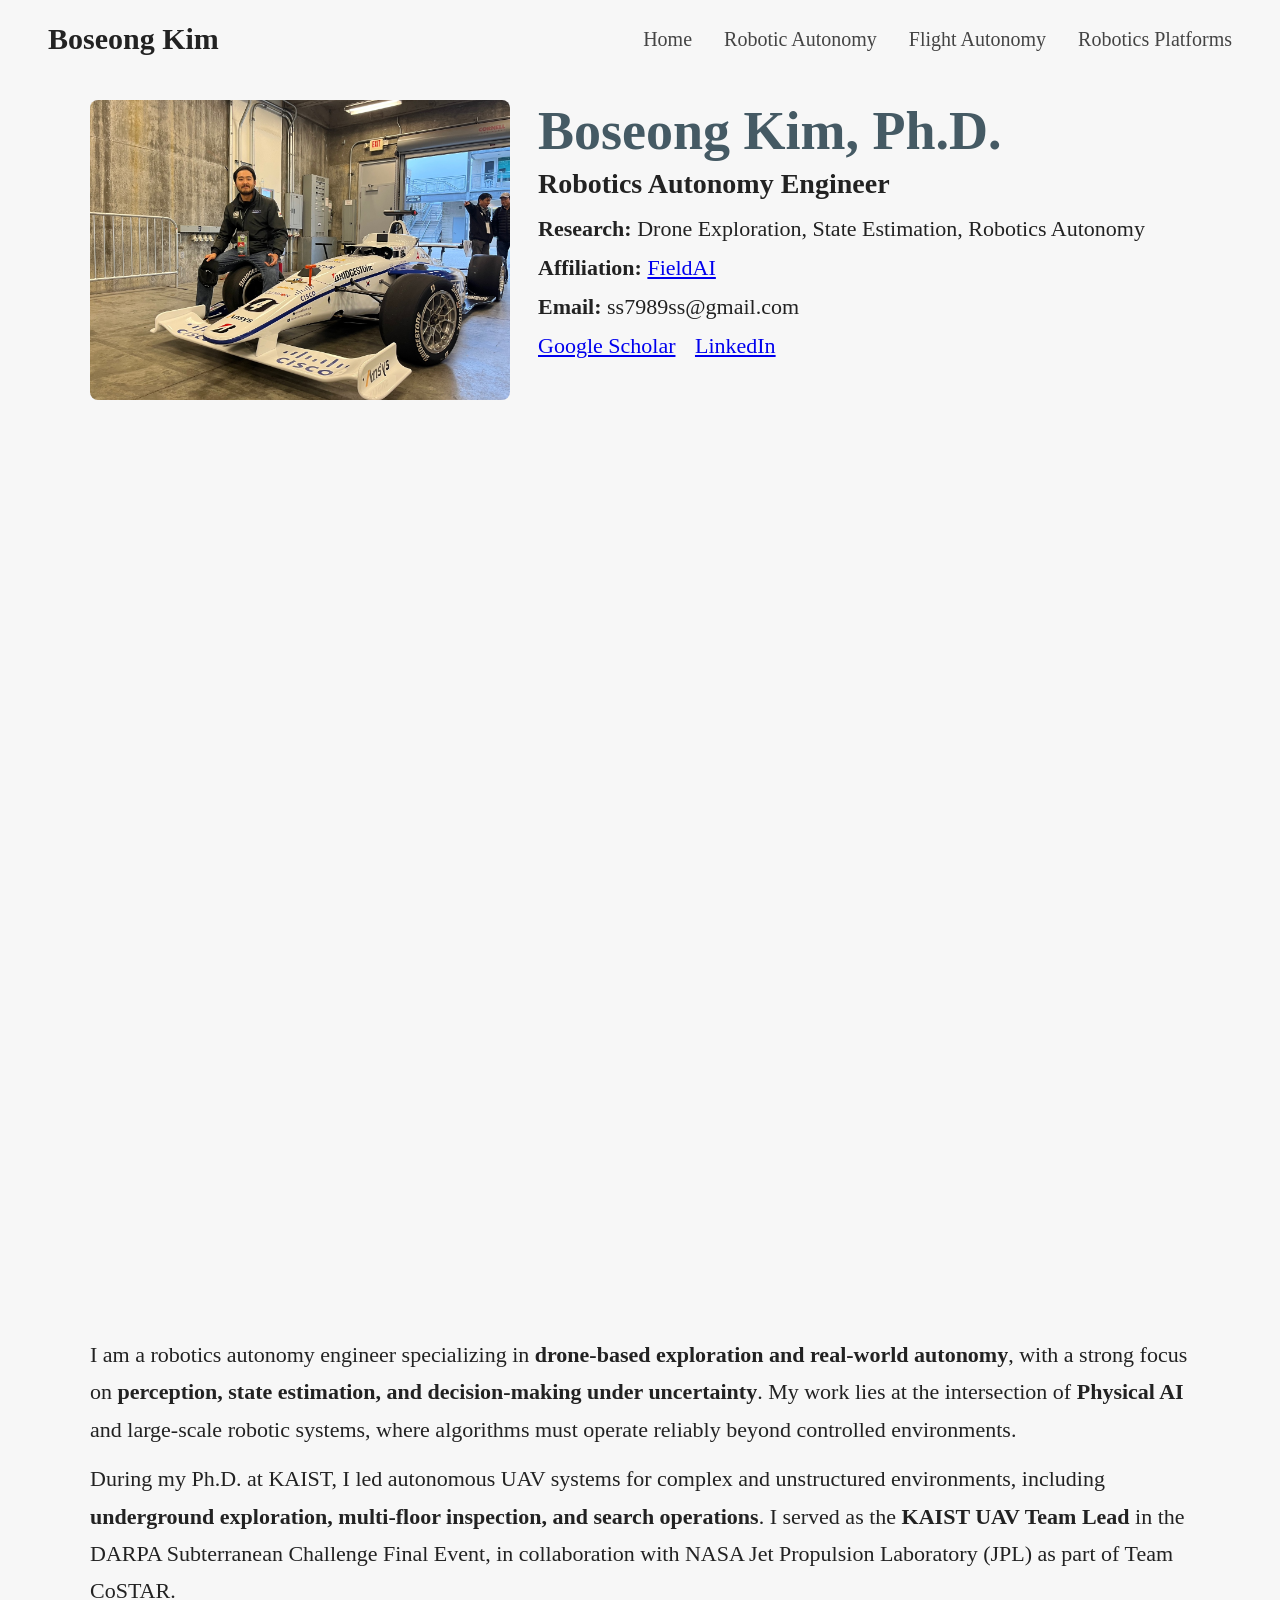
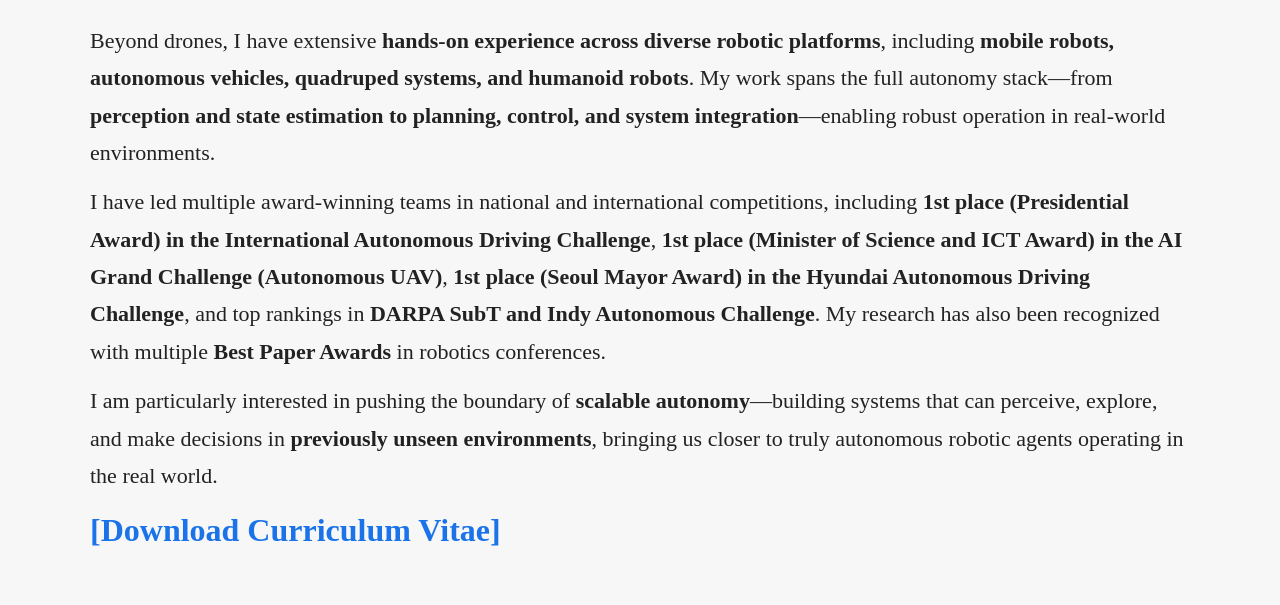
==== index.html @ d1e72b71 "Update index.html" ====
<!DOCTYPE html>
<html lang="ko">
<head>
  <meta charset="UTF-8" />
  <meta name="viewport" content="width=device-width, initial-scale=1.0" />
  <title>Boseong Kim</title>
  <link rel="stylesheet" href="style.css" />
</head>
<body>
  <header class="navbar">
    <div class="logo">Boseong Kim</div>
    <nav>
      <a href="index.html">Home</a>
      <a href="robotic-autonomy.html">Robotic Autonomy</a>
      <a href="flight-autonomy.html">Flight Autonomy</a>
      <a href="robotics-platforms.html">Robotics Platforms</a>
    </nav>
  </header>

  <main class="container">
    <section class="hero">
      <div class="profile-image">
        <img src="profile.jpg" alt="Profile photo" />
      </div>

      <div class="intro">
        <h1>Boseong Kim, Ph.D.</h1>
        <h2>Robotics Autonomy Engineer</h2>

        <p><strong>Research:</strong> Drone Exploration, State Estimation, Robotics Autonomy</p>
        <p><strong>Affiliation:</strong> <a href="https://www.fieldai.com">FieldAI</a></p>
        <p><strong>Email:</strong> ss7989ss@gmail.com</p>

        <p class="links">
          <a href="https://scholar.google.com/citations?user=LKJ3r_cAAAAJ&hl=en">Google Scholar</a>
          <a href="https://www.linkedin.com/in/brianboseongkim/">LinkedIn</a>
        </p>
      </div>
    </section>
<section class="hero-video">
  <video autoplay muted loop playsinline>
    <source src="hero_fixed.mp4" type="video/mp4">
  </video>
</section>
<section class="hero-video cropped">
  <video autoplay muted loop playsinline>
    <source src="highlight_fixed.mp4" type="video/mp4">
  </video>
</section> 
<section class="about">

<p>
I am a robotics autonomy engineer specializing in <strong>drone-based exploration and real-world autonomy</strong>, 
with a strong focus on <strong>perception, state estimation, and decision-making under uncertainty</strong>. 
My work lies at the intersection of <strong>Physical AI</strong> and large-scale robotic systems, where algorithms must operate reliably beyond controlled environments.
</p>

<p>
During my Ph.D. at KAIST, I led autonomous UAV systems for complex and unstructured environments, 
including <strong>underground exploration, multi-floor inspection, and search operations</strong>. 
I served as the <strong>KAIST UAV Team Lead</strong> in the DARPA Subterranean Challenge Final Event, 
in collaboration with NASA Jet Propulsion Laboratory (JPL) as part of Team CoSTAR.
</p>

<p>
Beyond drones, I have extensive <strong>hands-on experience across diverse robotic platforms</strong>, 
including <strong>mobile robots, autonomous vehicles, quadruped systems, and humanoid robots</strong>. 
My work spans the full autonomy stack—from <strong>perception and state estimation to planning, control, and system integration</strong>—enabling robust operation in real-world environments.
</p>

<p>
I have led multiple award-winning teams in national and international competitions, including 
<strong>1st place (Presidential Award) in the International Autonomous Driving Challenge</strong>, 
<strong>1st place (Minister of Science and ICT Award) in the AI Grand Challenge (Autonomous UAV)</strong>, 
<strong>1st place (Seoul Mayor Award) in the Hyundai Autonomous Driving Challenge</strong>, 
and top rankings in <strong>DARPA SubT and Indy Autonomous Challenge</strong>. 
My research has also been recognized with multiple <strong>Best Paper Awards</strong> in robotics conferences.
</p>

<p>
I am particularly interested in pushing the boundary of <strong>scalable autonomy</strong>—building systems that 
can perceive, explore, and make decisions in <strong>previously unseen environments</strong>, 
bringing us closer to truly autonomous robotic agents operating in the real world.
</p>

</section>
<p class="cv-link">
  <a href="BoseongKim_CV.pdf" target="_blank"><strong>[Download Curriculum Vitae]</strong></a>
</p>
  </main>
</body>
</html>
---- style.css ----
body {
  margin: 0;
  font-family: Georgia, "Times New Roman", serif;
  background: #f7f7f7;
  color: #222;
}

.navbar {
  display: flex;
  justify-content: space-between;
  align-items: center;
  padding: 22px 48px;
  background: #f7f7f7;
}

.navbar .logo {
  font-size: 30px;
  font-weight: 600;
}

.navbar nav a {
  margin-left: 28px;
  text-decoration: none;
  color: #444;
  font-size: 20px;
}

.navbar nav a:hover {
  text-decoration: underline;
}

.container {
  max-width: 1100px;
  margin: 0 auto;
  padding: 16px 24px 24px;
}

.hero {
  display: flex;
  gap: 28px;
  align-items: flex-start;
  margin-top: 6px;
}

.profile-image img {
  width: 420px;
  height: 300px;
  object-fit: cover;
  border-radius: 8px;
}

.intro h1 {
  font-size: 54px;
  margin: 0 0 6px;
  color: #455a64;
}

.intro h2 {
  font-size: 28px;
  margin: 0 0 12px;
}

.intro p {
  font-size: 22px;
  line-height: 1.5;
  margin: 6px 0;
}

.links a {
  margin-right: 14px;
}

.hero-video {
  margin: 8px 0 4px;
}

.hero-video video {
  width: 100%;
  height: auto;
  display: block;
  border-radius: 10px;
  filter: contrast(1.05) brightness(0.95);
}

.hero-video.cropped {
  height: 360px;
  overflow: hidden;
  border-radius: 10px;
  margin-top: 14px;
  margin-bottom: 0;
}

.hero-video.cropped video {
  width: 100%;
  height: auto;
  display: block;
  margin-top: -60px;
  margin-bottom: 0;
}

.about {
  margin-top: 0;
}

.about p {
  font-size: 22px;
  line-height: 1.7;
  margin-top: 0;
  margin-bottom: 12px;
}

.cv-link {
  font-size: 32px;
  margin-top: 18px;
}

.cv-link a {
  text-decoration: none;
  color: #1a73e8;
}

.cv-link a:hover {
  text-decoration: underline;
}

/* ===== PROJECT PAGE ===== */
.project-page {
  padding-top: 10px;
}

.page-note {
  margin-bottom: 18px;
}

.page-note p {
  font-size: 18px;
  color: #444;
  margin: 0;
}

.project-item {
  display: grid;
  grid-template-columns: 1.05fr 1.15fr;
  gap: 34px;
  align-items: start;
  margin-bottom: 44px;
}

.project-media iframe {
  width: 100%;
  aspect-ratio: 16 / 9;
  display: block;
  border: none;
  border-radius: 8px;
}

.project-content h2 {
  font-size: 28px;
  line-height: 1.4;
  margin: 8px 0 18px;
  color: #222;
}

.project-authors {
  font-size: 19px;
  line-height: 1.7;
  margin: 0 0 12px;
  color: #333;
}

/* 🔥 여기만 수정됨 */
.project-content p {
  font-size: 19px;
  line-height: 1.7;
  margin: 0 0 14px;
}

.project-links {
  margin: 8px 0 0 0;
  padding-left: 22px;
}

.project-links li {
  font-size: 20px;
  line-height: 1.8;
  margin-bottom: 4px;
}

.project-links a {
  color: #5a7184;
  text-decoration: underline;
}

/* ===== MOBILE ===== */
@media (max-width: 900px) {
  .hero {
    flex-direction: column;
  }

  .navbar {
    flex-direction: column;
    align-items: flex-start;
    gap: 10px;
  }

  .navbar nav a {
    margin-left: 0;
    margin-right: 14px;
    font-size: 18px;
  }

  .navbar .logo {
    font-size: 26px;
  }

  .intro h1 {
    font-size: 38px;
  }

  .intro p,
  .about p {
    font-size: 18px;
  }

  .project-item {
    grid-template-columns: 1fr;
    gap: 18px;
    margin-bottom: 30px;
  }

  .project-content h2 {
    font-size: 24px;
  }

  .project-content p,
  .project-links li,
  .project-authors {
    font-size: 18px;
  }
}
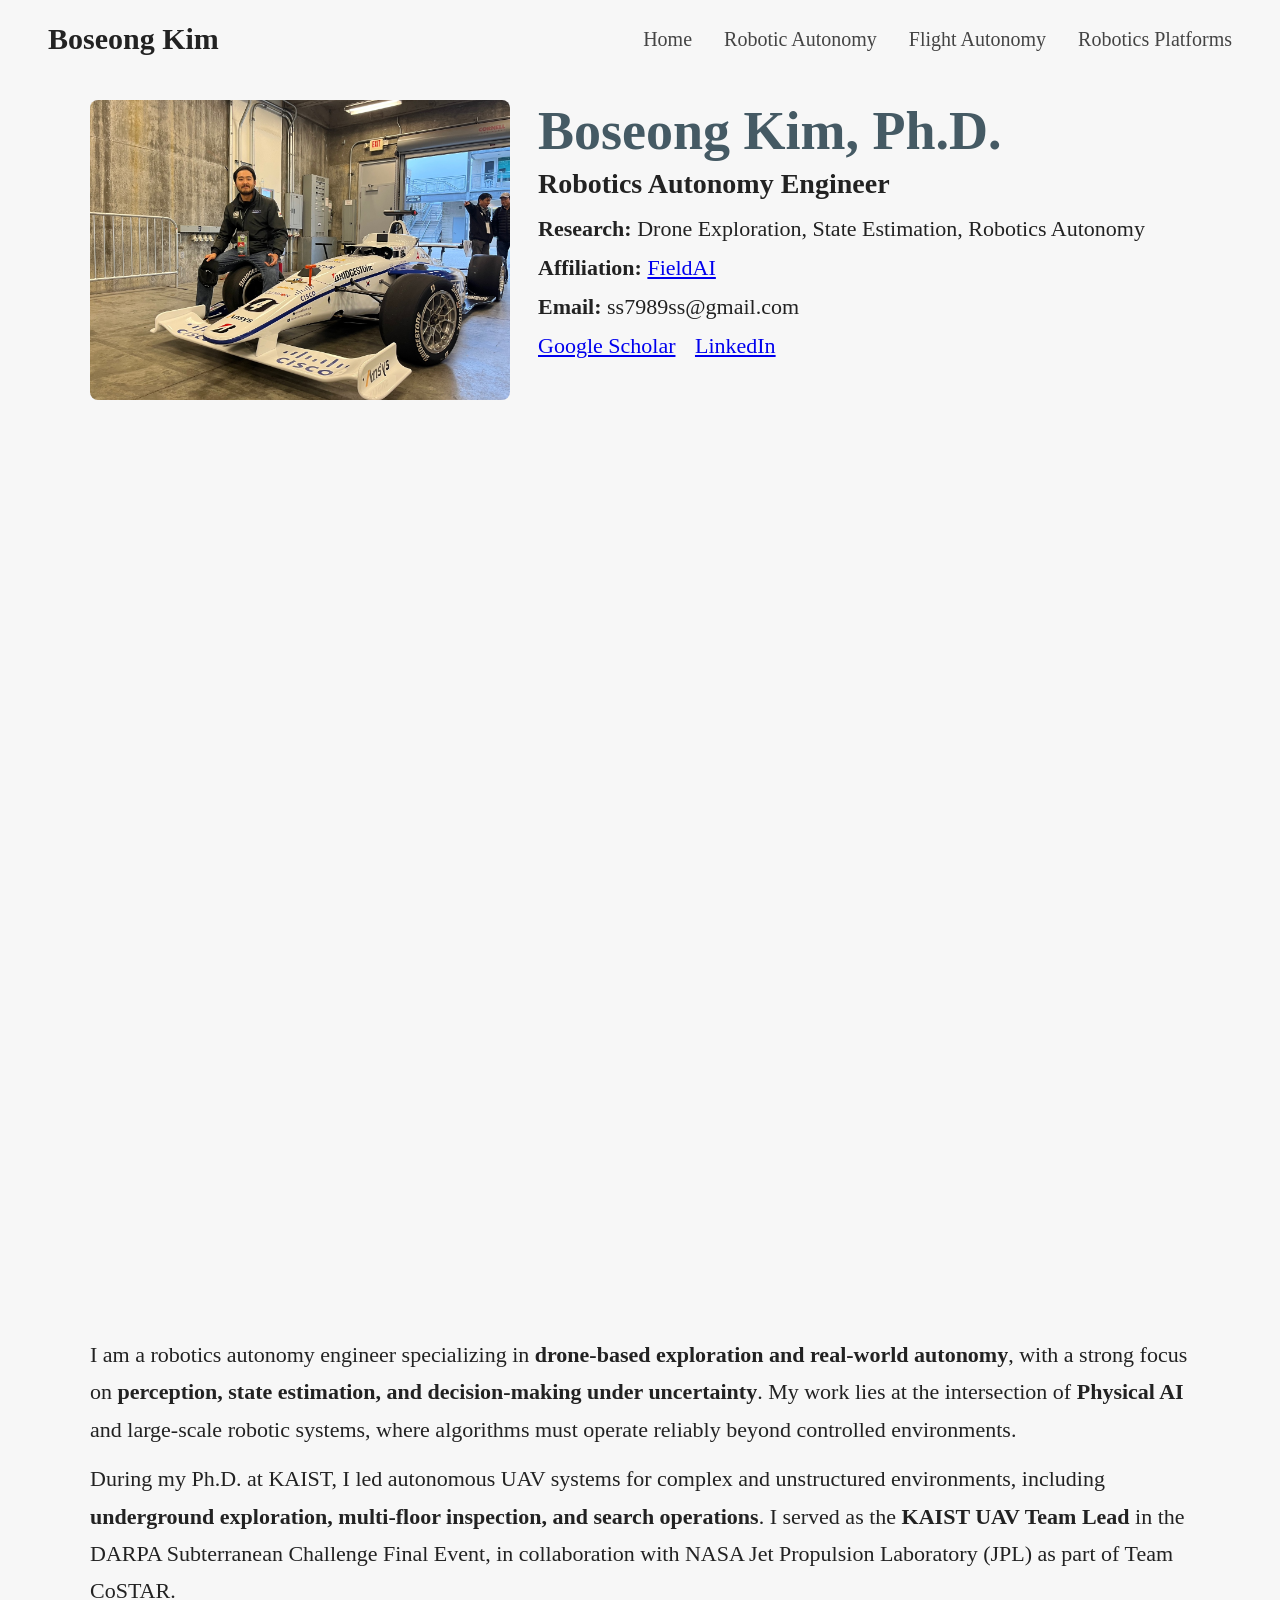
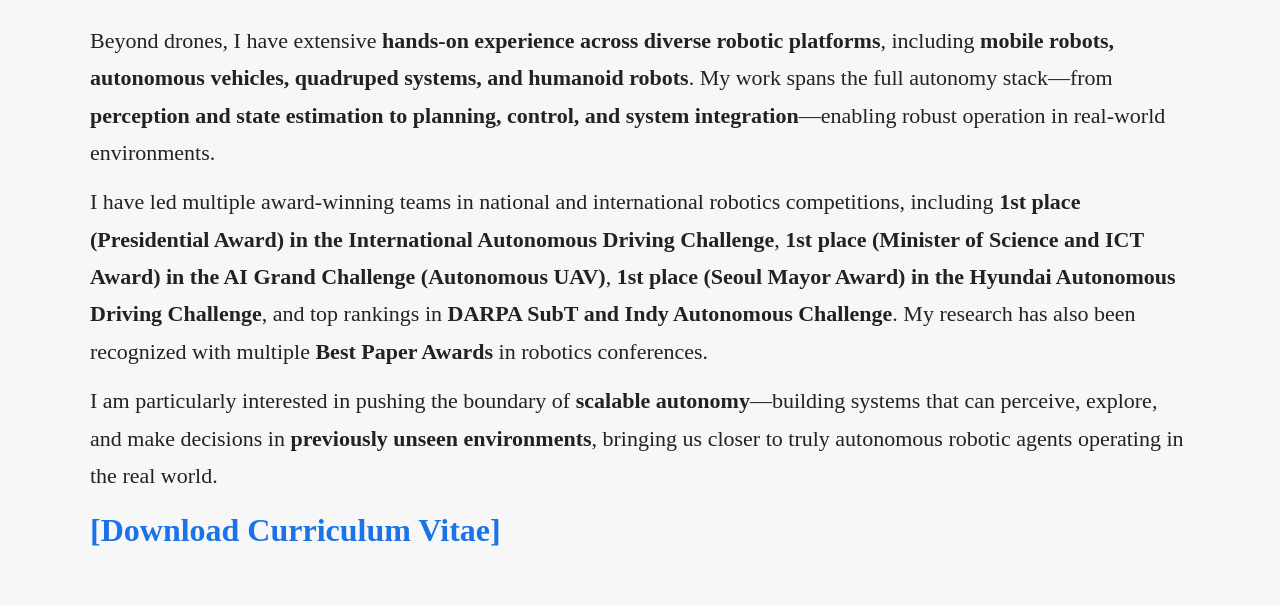
==== commit 554e9f45: "Update index.html" ====
--- a/index.html
+++ b/index.html
@@ -69,7 +69,7 @@
 </p>
 
 <p>
-I have led multiple award-winning teams in national and international competitions, including 
+I have led multiple award-winning teams in national and international robotics competitions, including 
 <strong>1st place (Presidential Award) in the International Autonomous Driving Challenge</strong>, 
 <strong>1st place (Minister of Science and ICT Award) in the AI Grand Challenge (Autonomous UAV)</strong>, 
 <strong>1st place (Seoul Mayor Award) in the Hyundai Autonomous Driving Challenge</strong>, 
--- a/style.css
+++ b/style.css
@@ -238,3 +238,61 @@
     font-size: 18px;
   }
 }
+/* ===== ROBOTICS PLATFORMS PAGE ===== */
+.platform-page {
+  padding-top: 10px;
+}
+
+.platform-item {
+  display: grid;
+  grid-template-columns: 1.05fr 1fr;
+  gap: 28px;
+  align-items: center;
+  margin-bottom: 36px;
+}
+.platform-image {
+  display: flex;
+  justify-content: center;
+}
+
+.platform-image img {
+  width: 360px;
+  height: auto;
+  display: block;
+  border-radius: 8px;
+}
+
+.platform-content h2 {
+  font-size: 26px;
+  line-height: 1.4;
+  margin: 0 0 10px;
+  color: #222;
+}
+
+.platform-content ul {
+  margin: 0;
+  padding-left: 22px;
+}
+
+.platform-content li {
+  font-size: 18px;
+  line-height: 1.7;
+  margin-bottom: 4px;
+}
+
+@media (max-width: 900px) {
+  .platform-item {
+    grid-template-columns: 1fr;
+    gap: 16px;
+  }
+}
+.platform-note {
+  margin-bottom: 20px;
+}
+
+.platform-note p {
+  font-size: 18px;
+  color: #444;
+  margin: 0;
+  line-height: 1.6;
+}
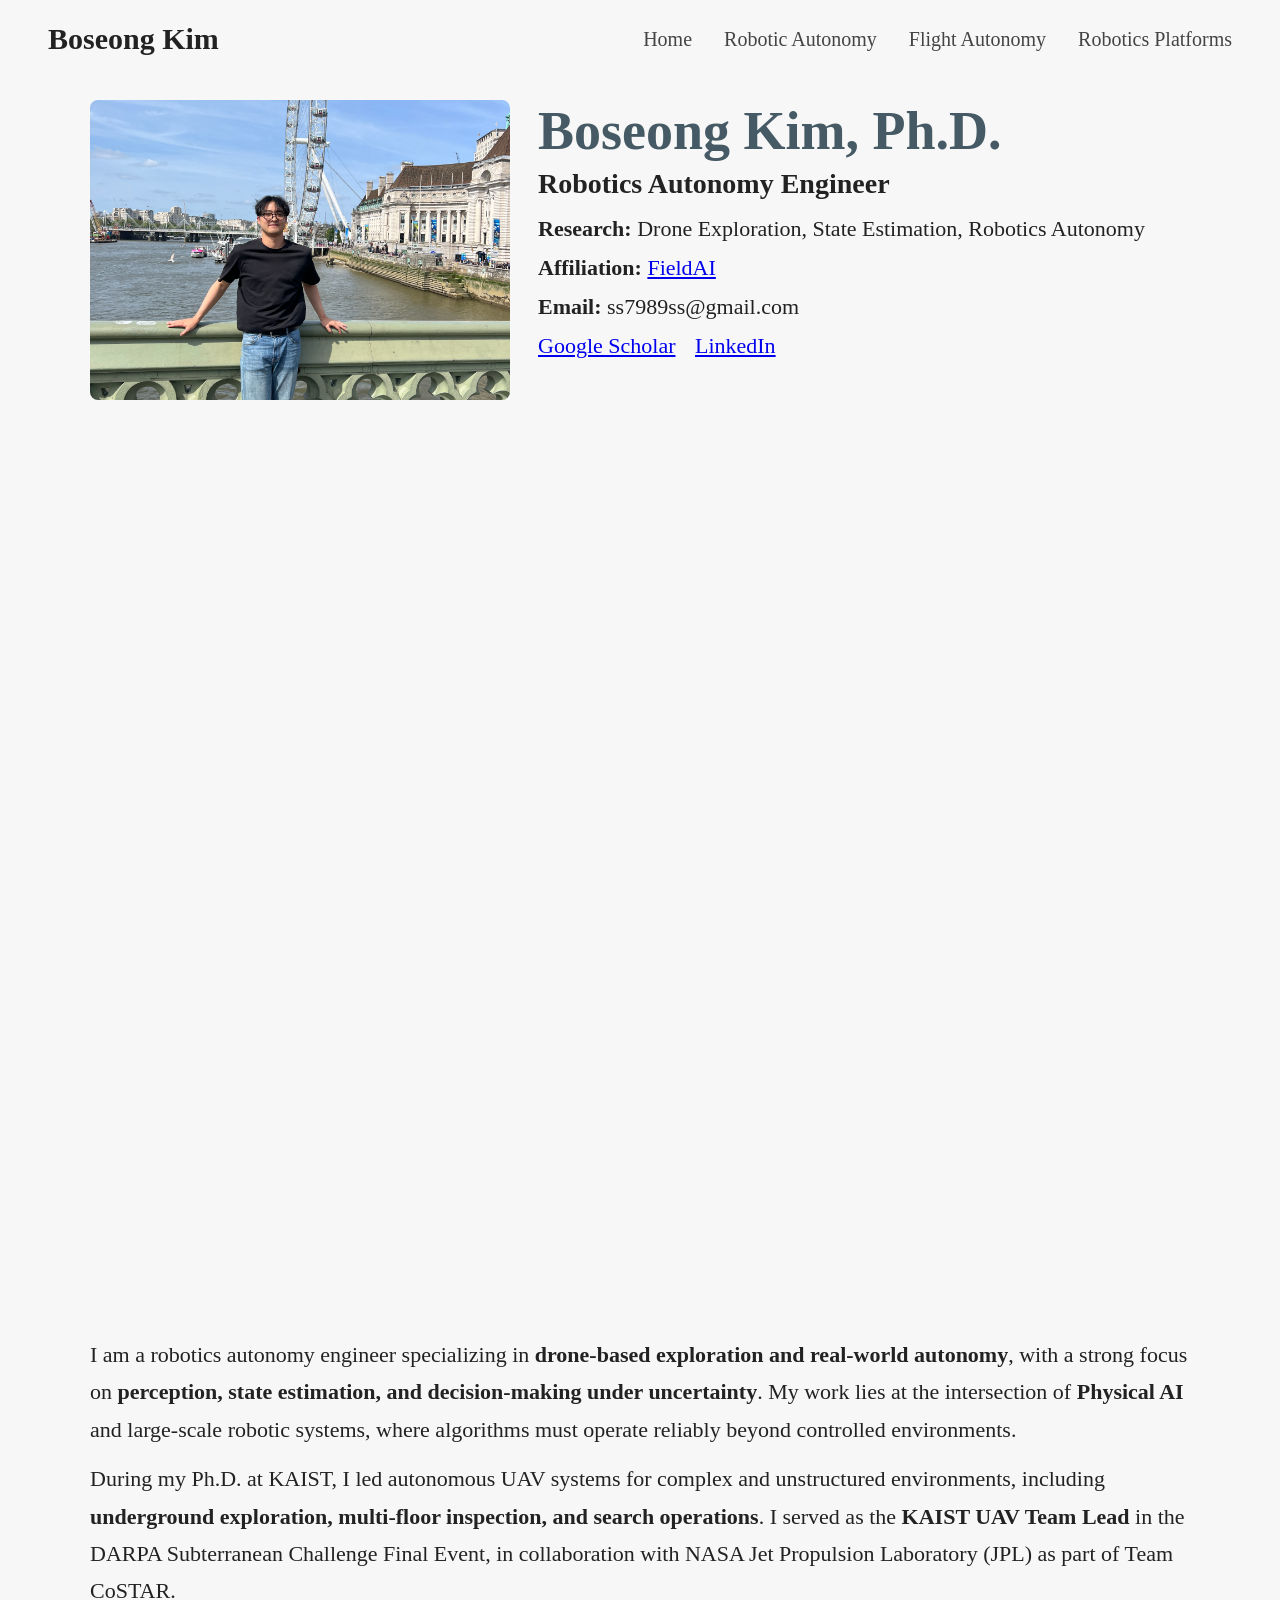
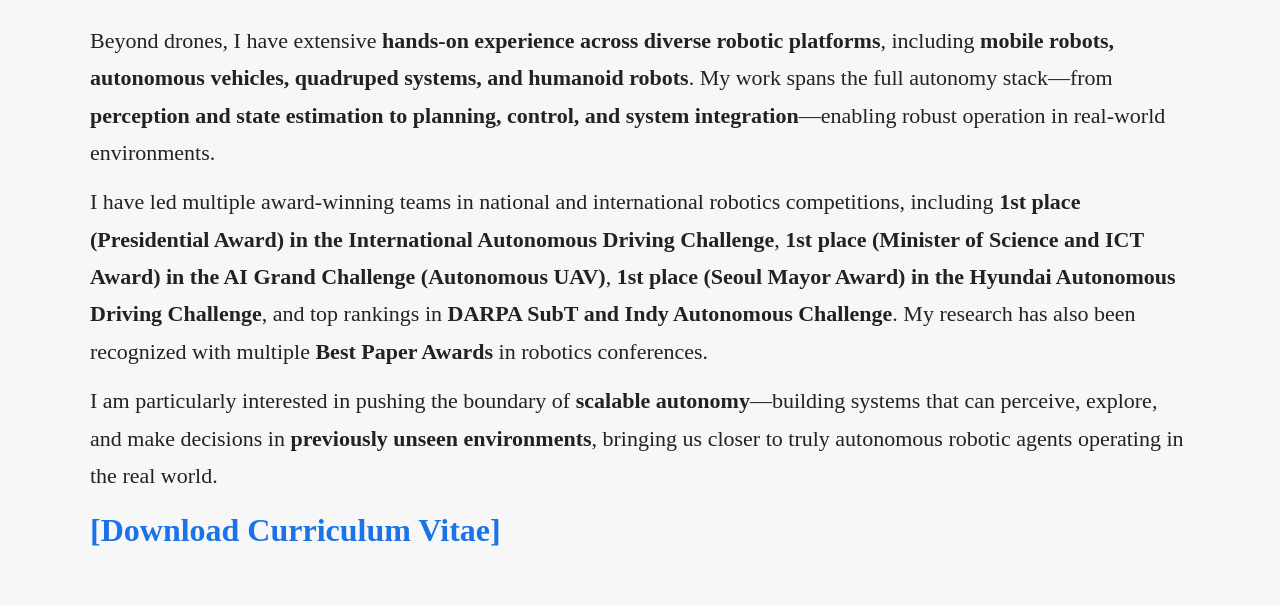
==== commit 2dac3597: "Update index.html" ====
--- a/index.html
+++ b/index.html
@@ -20,7 +20,7 @@
   <main class="container">
     <section class="hero">
       <div class="profile-image">
-        <img src="profile.jpg" alt="Profile photo" />
+        <img src="profile_1.jpg" alt="Profile photo" />
       </div>
 
       <div class="intro">
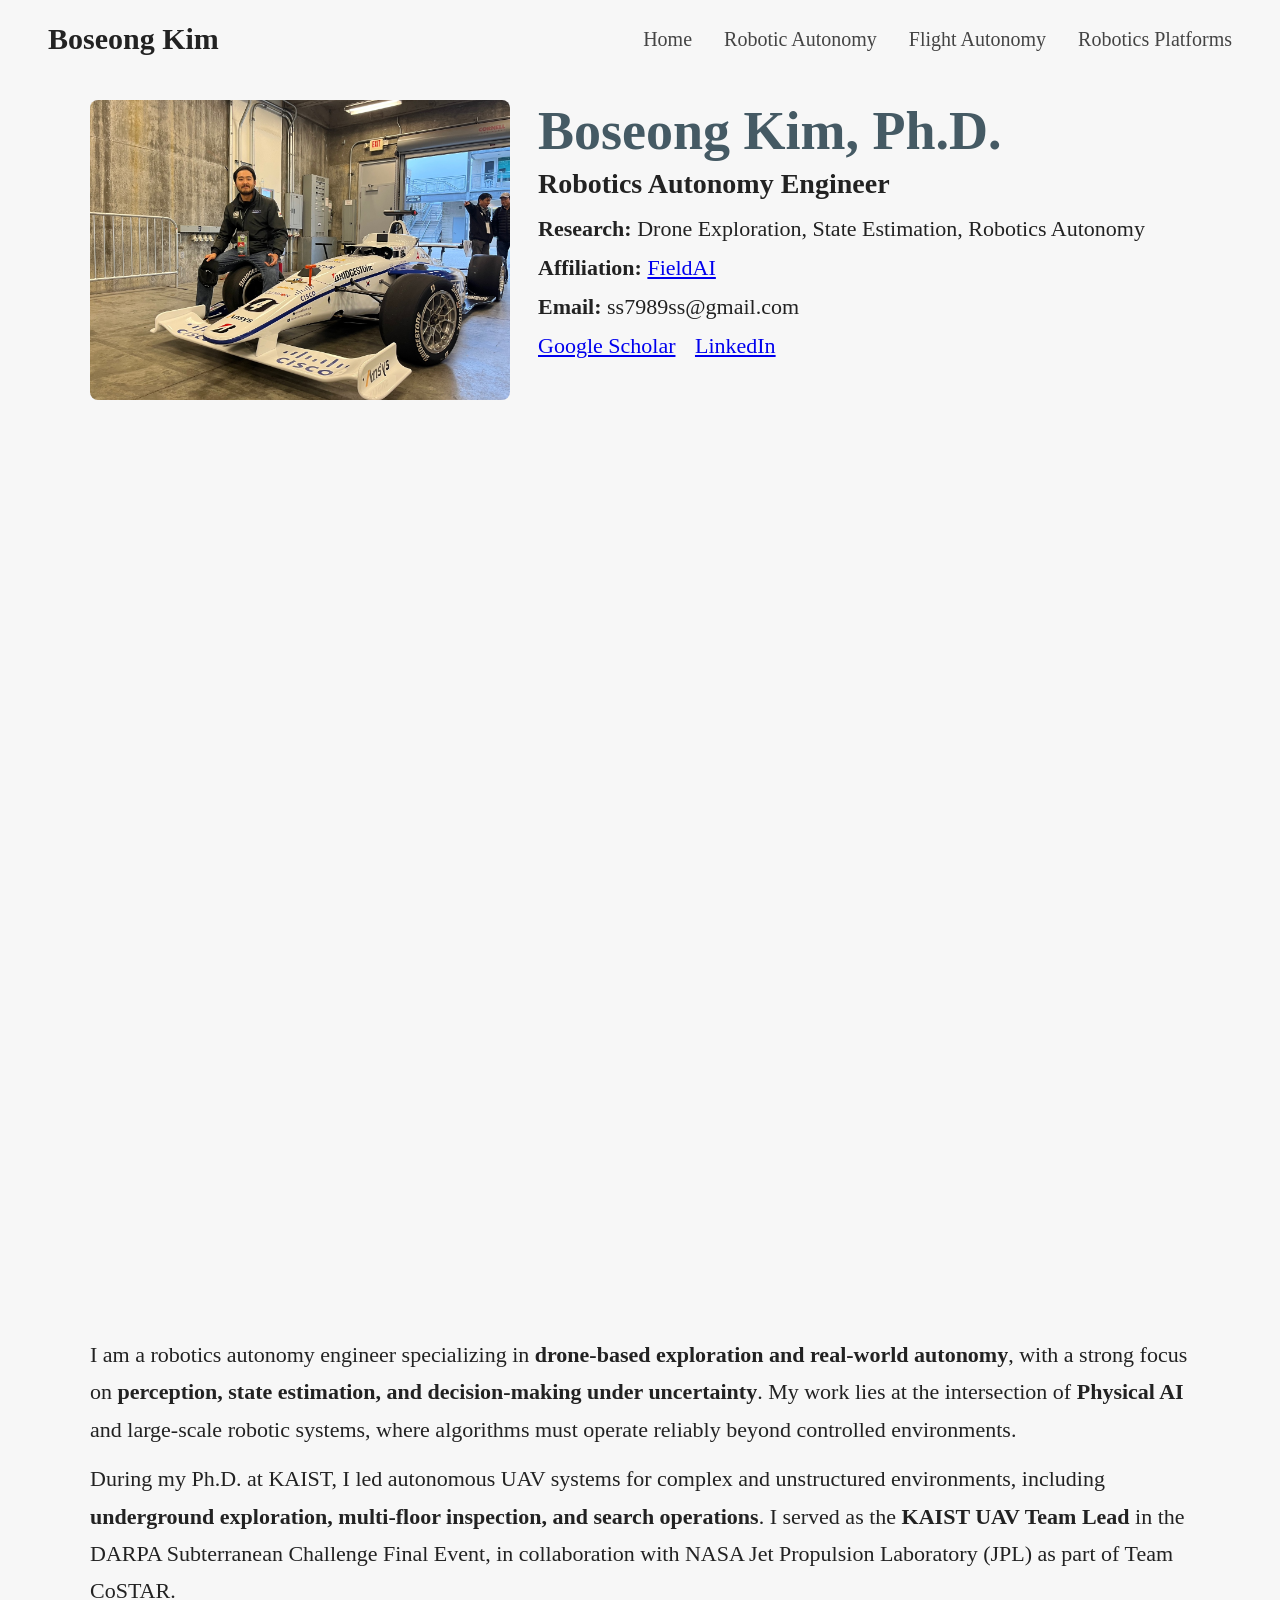
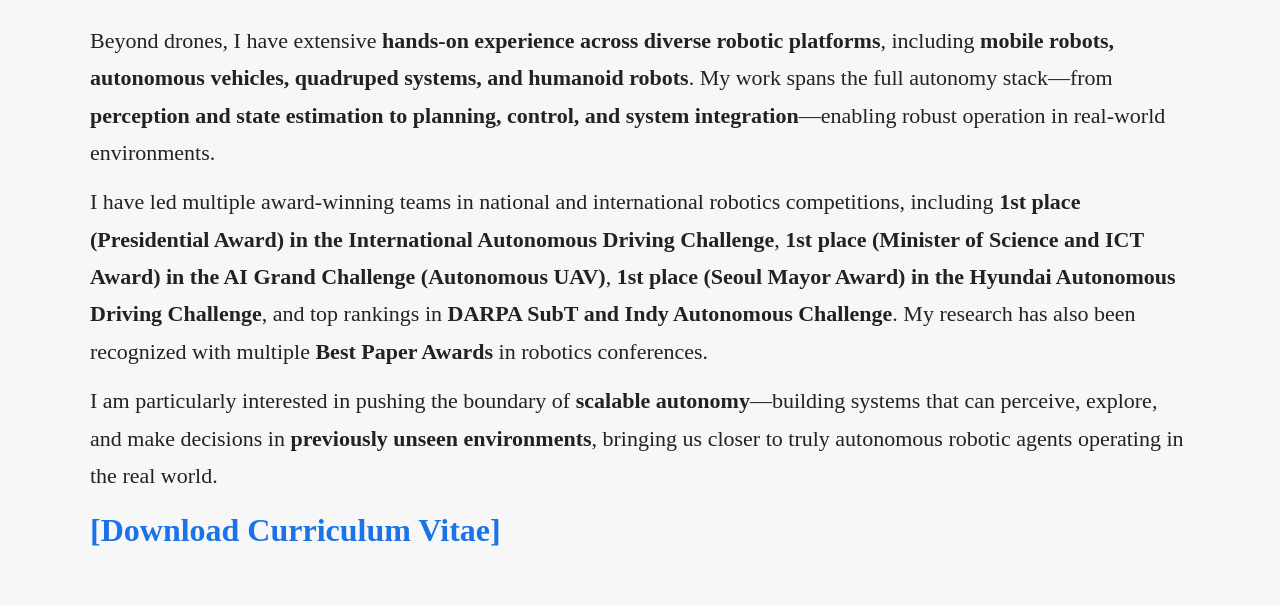
==== commit 4e142aea: "Update index.html" ====
--- a/index.html
+++ b/index.html
@@ -20,7 +20,7 @@
   <main class="container">
     <section class="hero">
       <div class="profile-image">
-        <img src="profile_1.jpg" alt="Profile photo" />
+        <img src="profile.jpg" alt="Profile photo" />
       </div>
 
       <div class="intro">
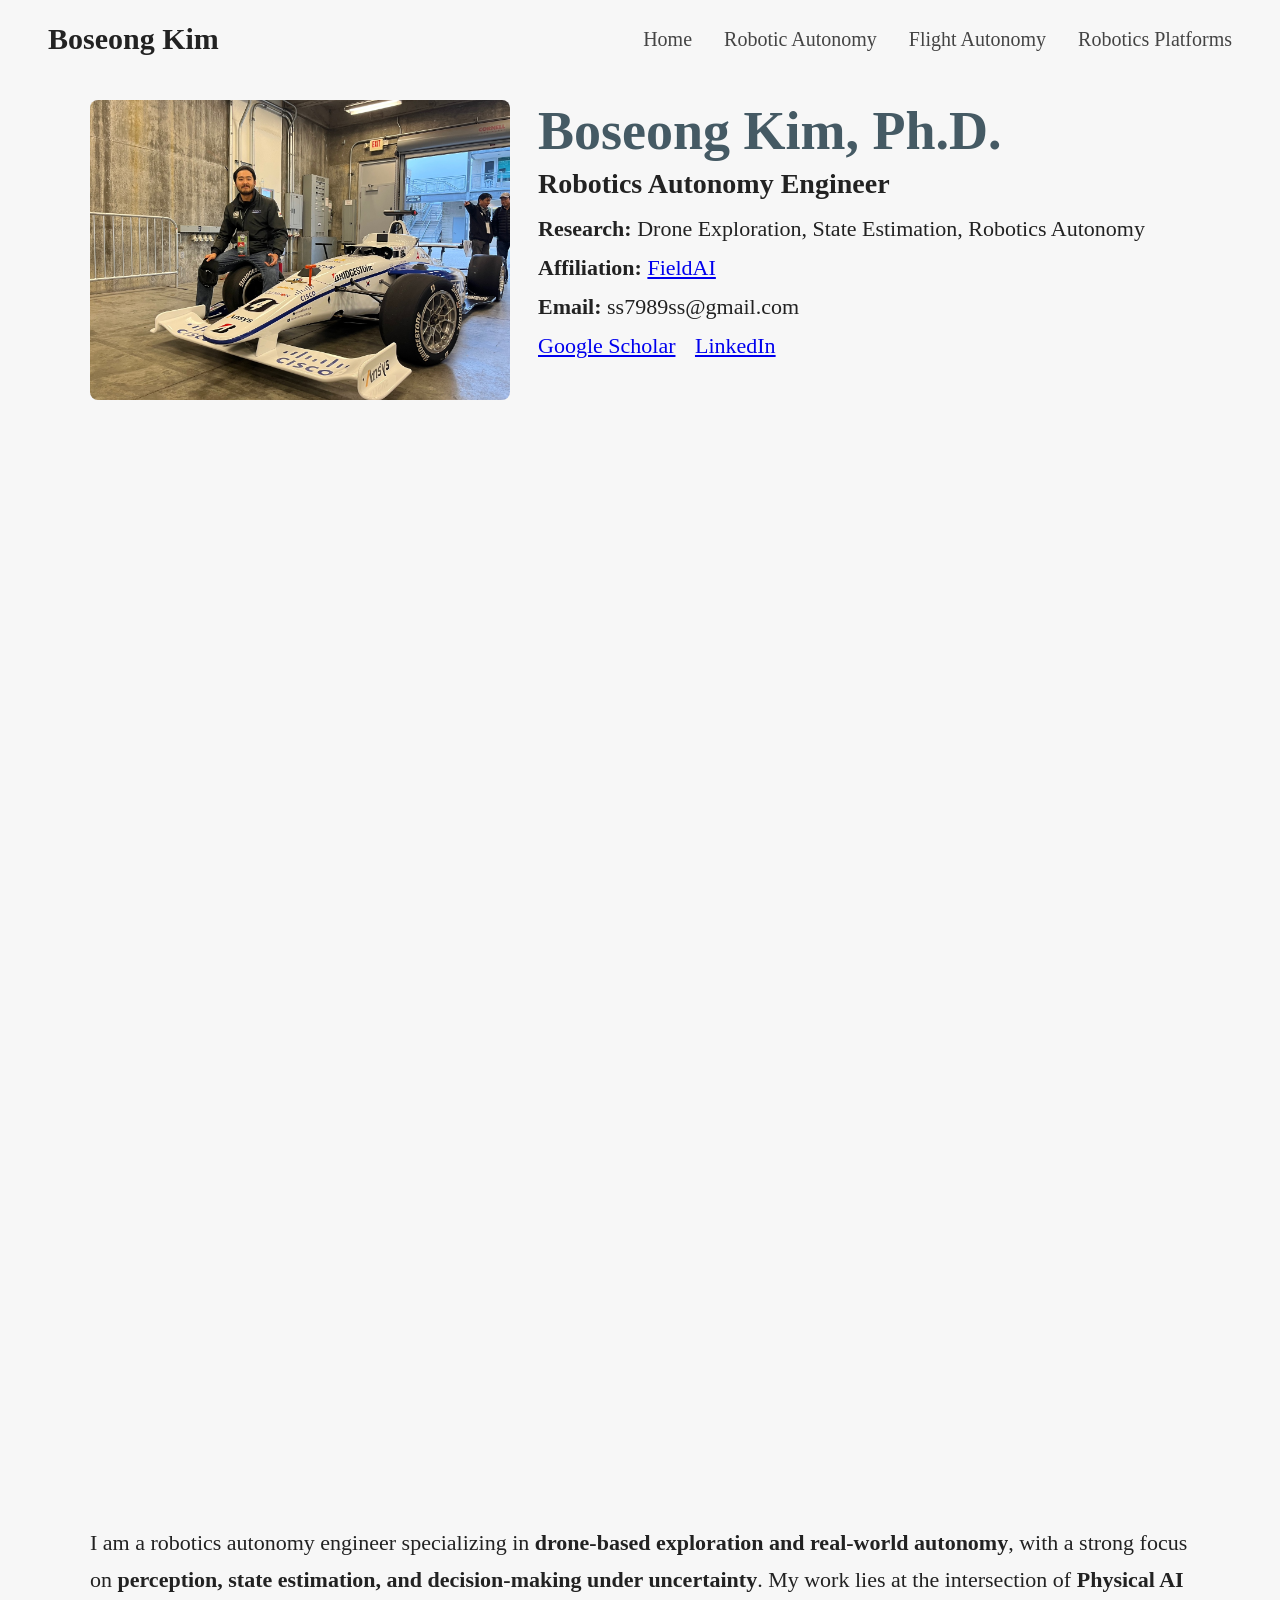
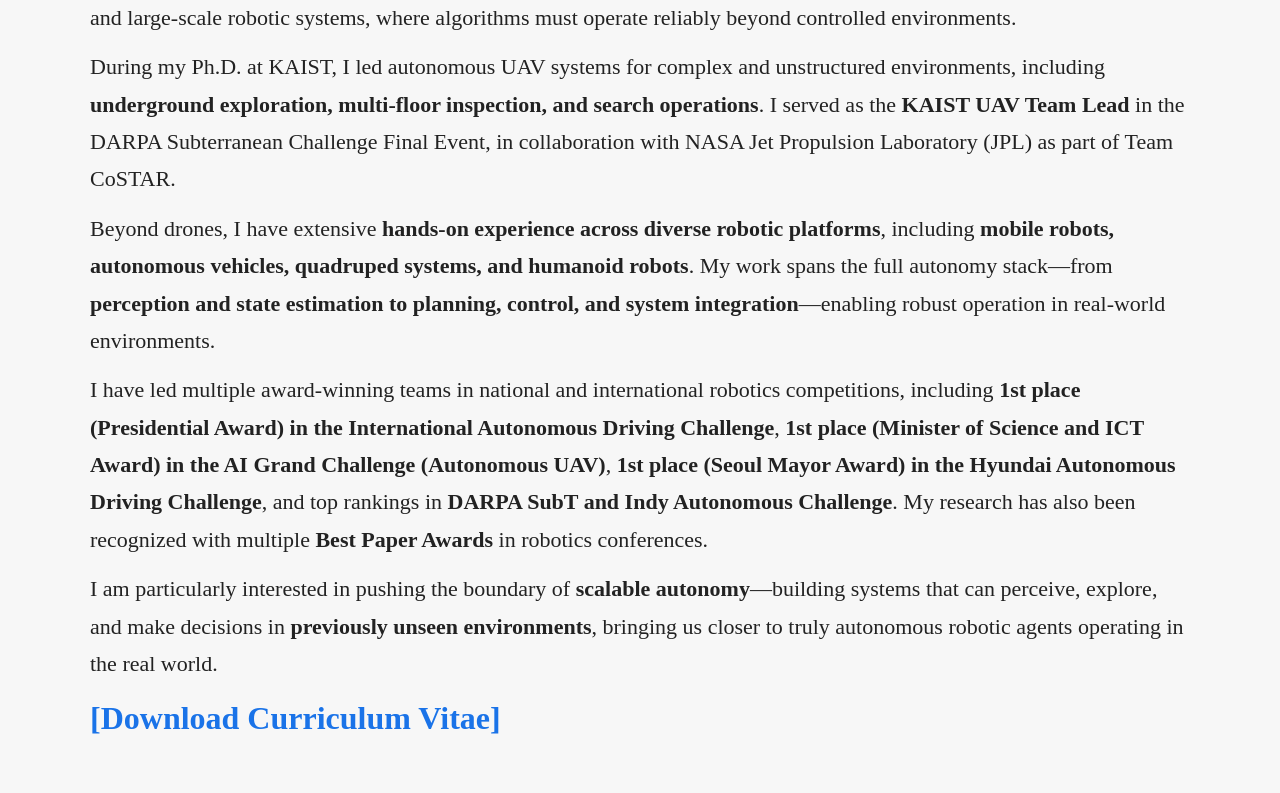
==== commit 0c9ada1f: "Update index.html" ====
--- a/index.html
+++ b/index.html
@@ -42,9 +42,9 @@
     <source src="hero_fixed.mp4" type="video/mp4">
   </video>
 </section>
-<section class="hero-video cropped">
+<section class="hero-video">
   <video autoplay muted loop playsinline>
-    <source src="highlight_fixed.mp4" type="video/mp4">
+    <source src="highlight.mp4" type="video/mp4">
   </video>
 </section> 
 <section class="about">
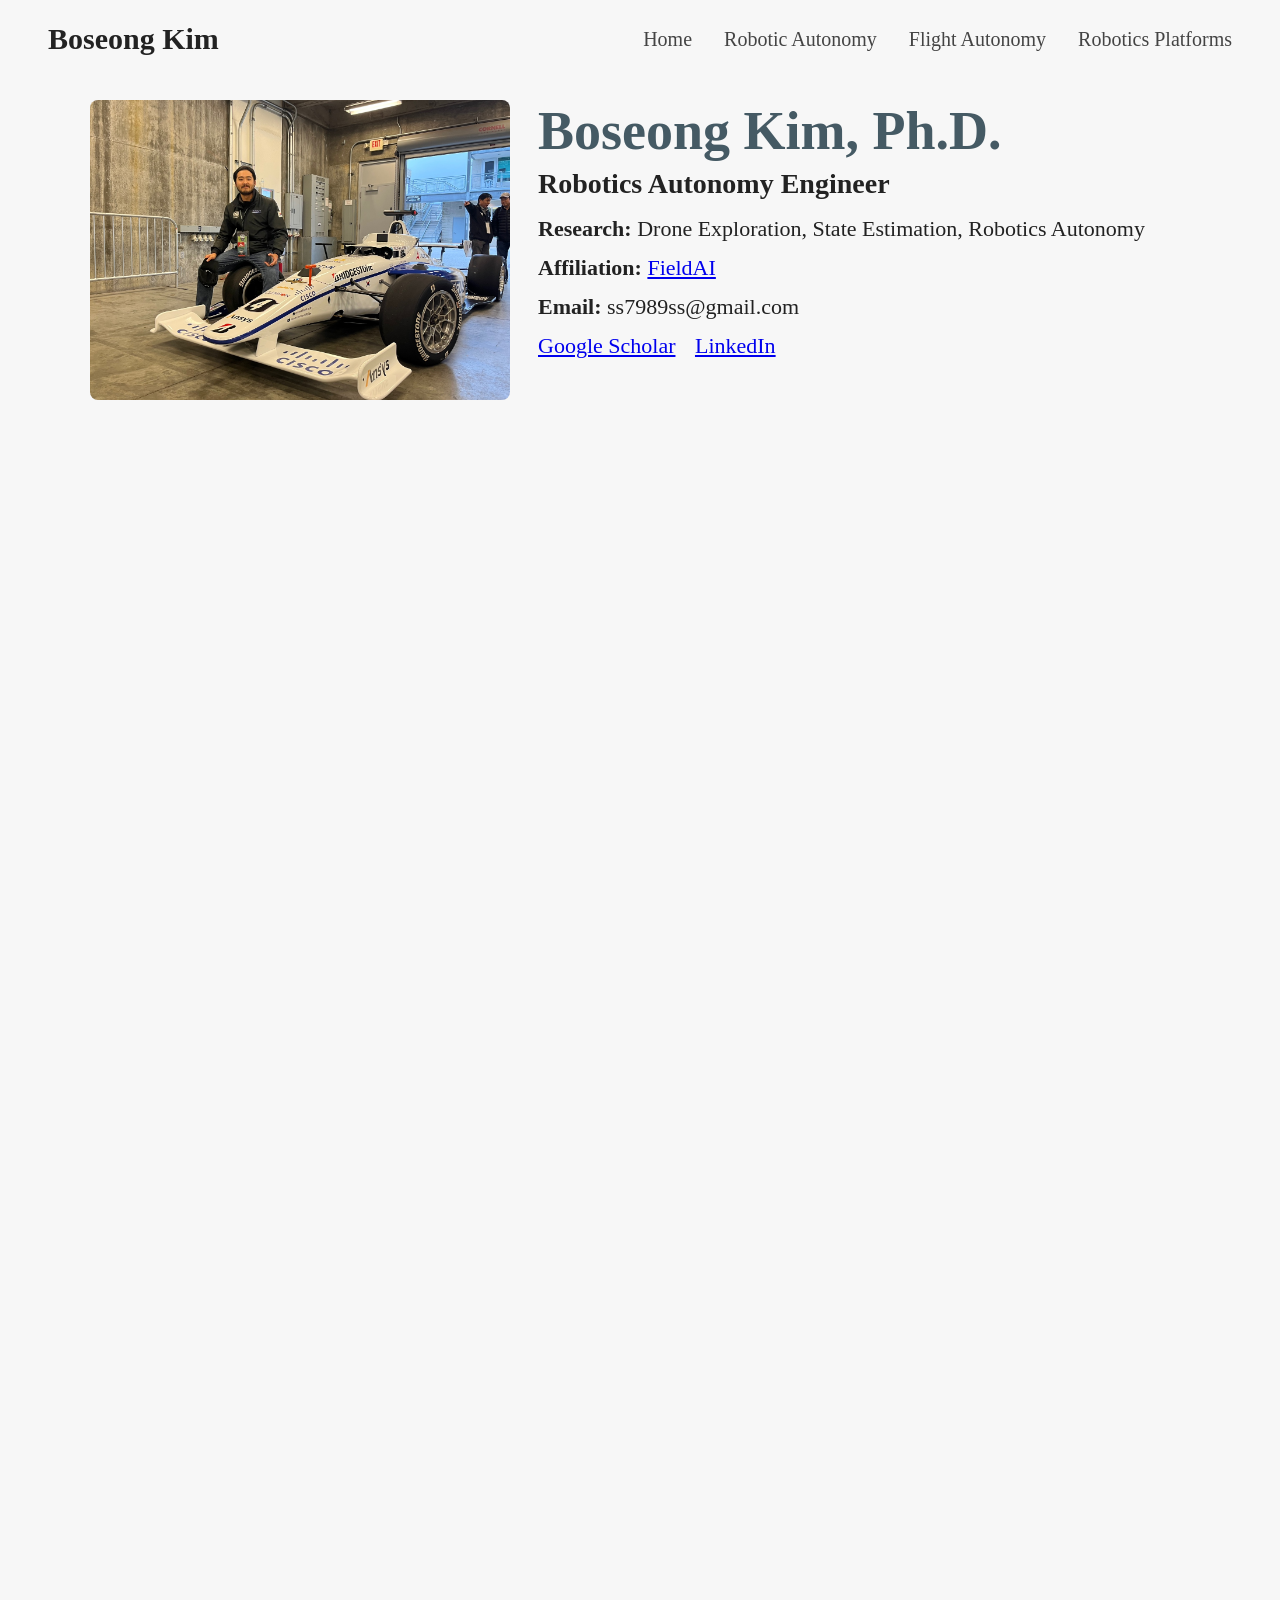
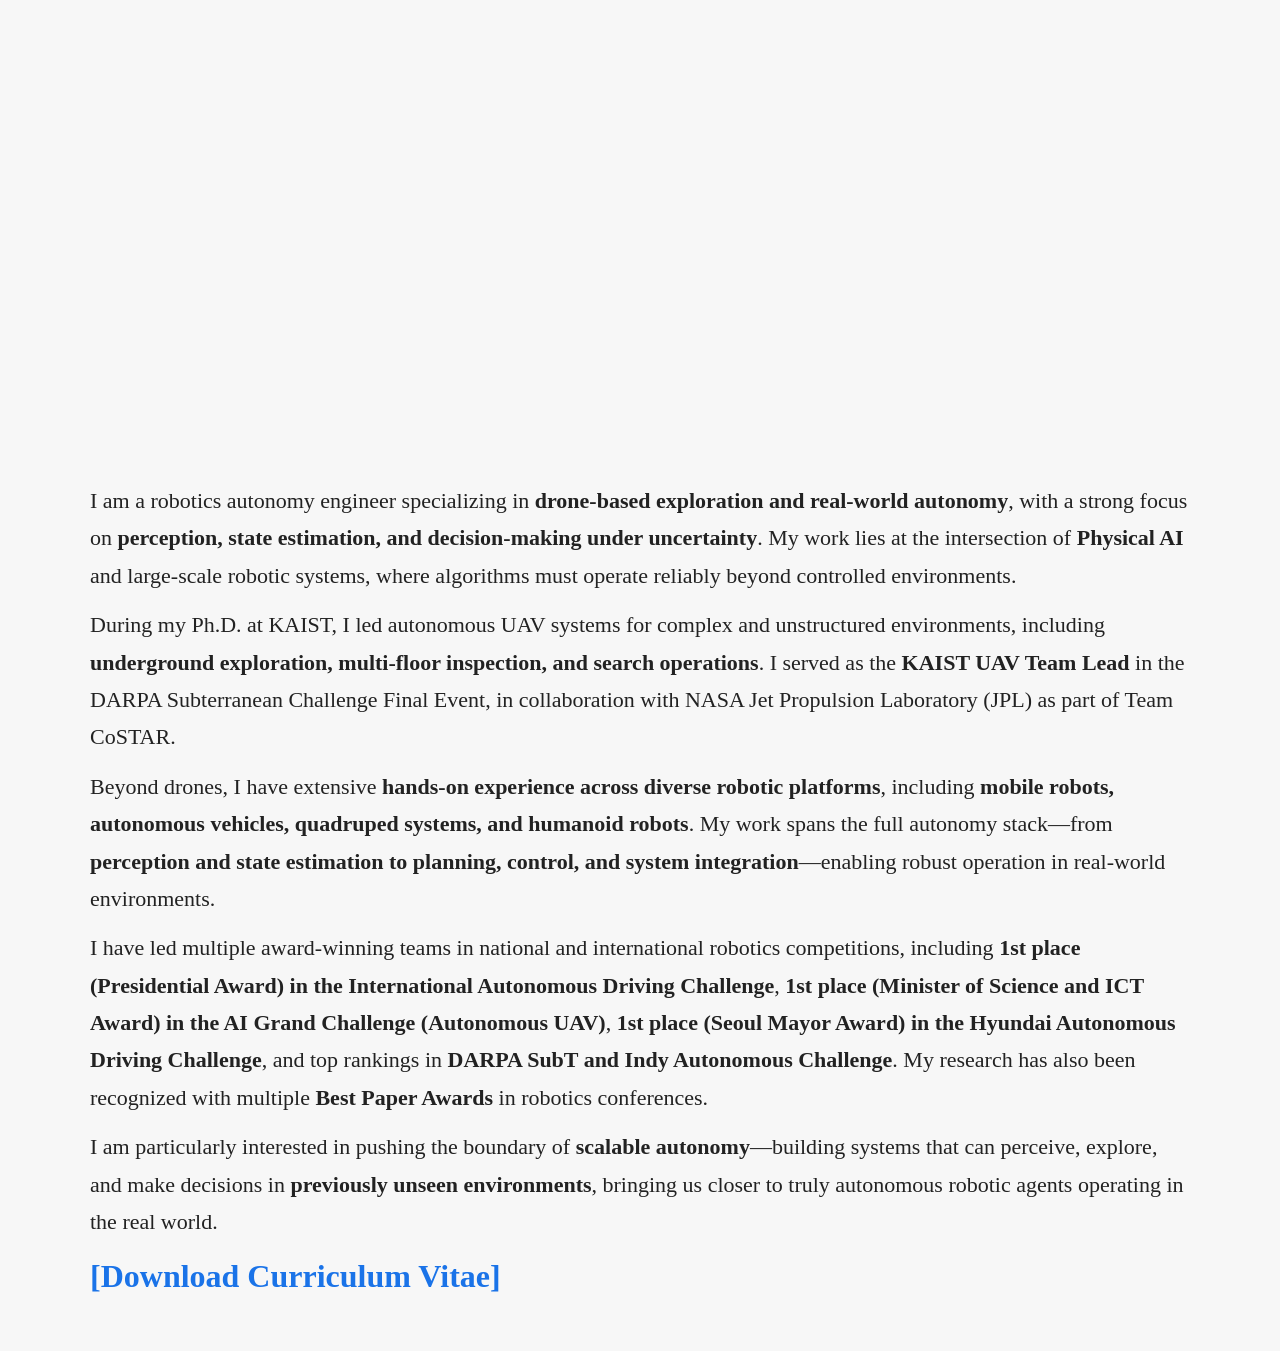
==== commit d42e2781: "Update index.html" ====
--- a/index.html
+++ b/index.html
@@ -39,9 +39,14 @@
     </section>
 <section class="hero-video">
   <video autoplay muted loop playsinline>
-    <source src="hero_fixed.mp4" type="video/mp4">
+    <source src="hero_1.mp4" type="video/mp4">
   </video>
 </section>
+<section class="hero-video">
+  <video autoplay muted loop playsinline>
+    <source src="hero_2.mp4" type="video/mp4">
+  </video>
+</section>    
 <section class="hero-video">
   <video autoplay muted loop playsinline>
     <source src="highlight.mp4" type="video/mp4">
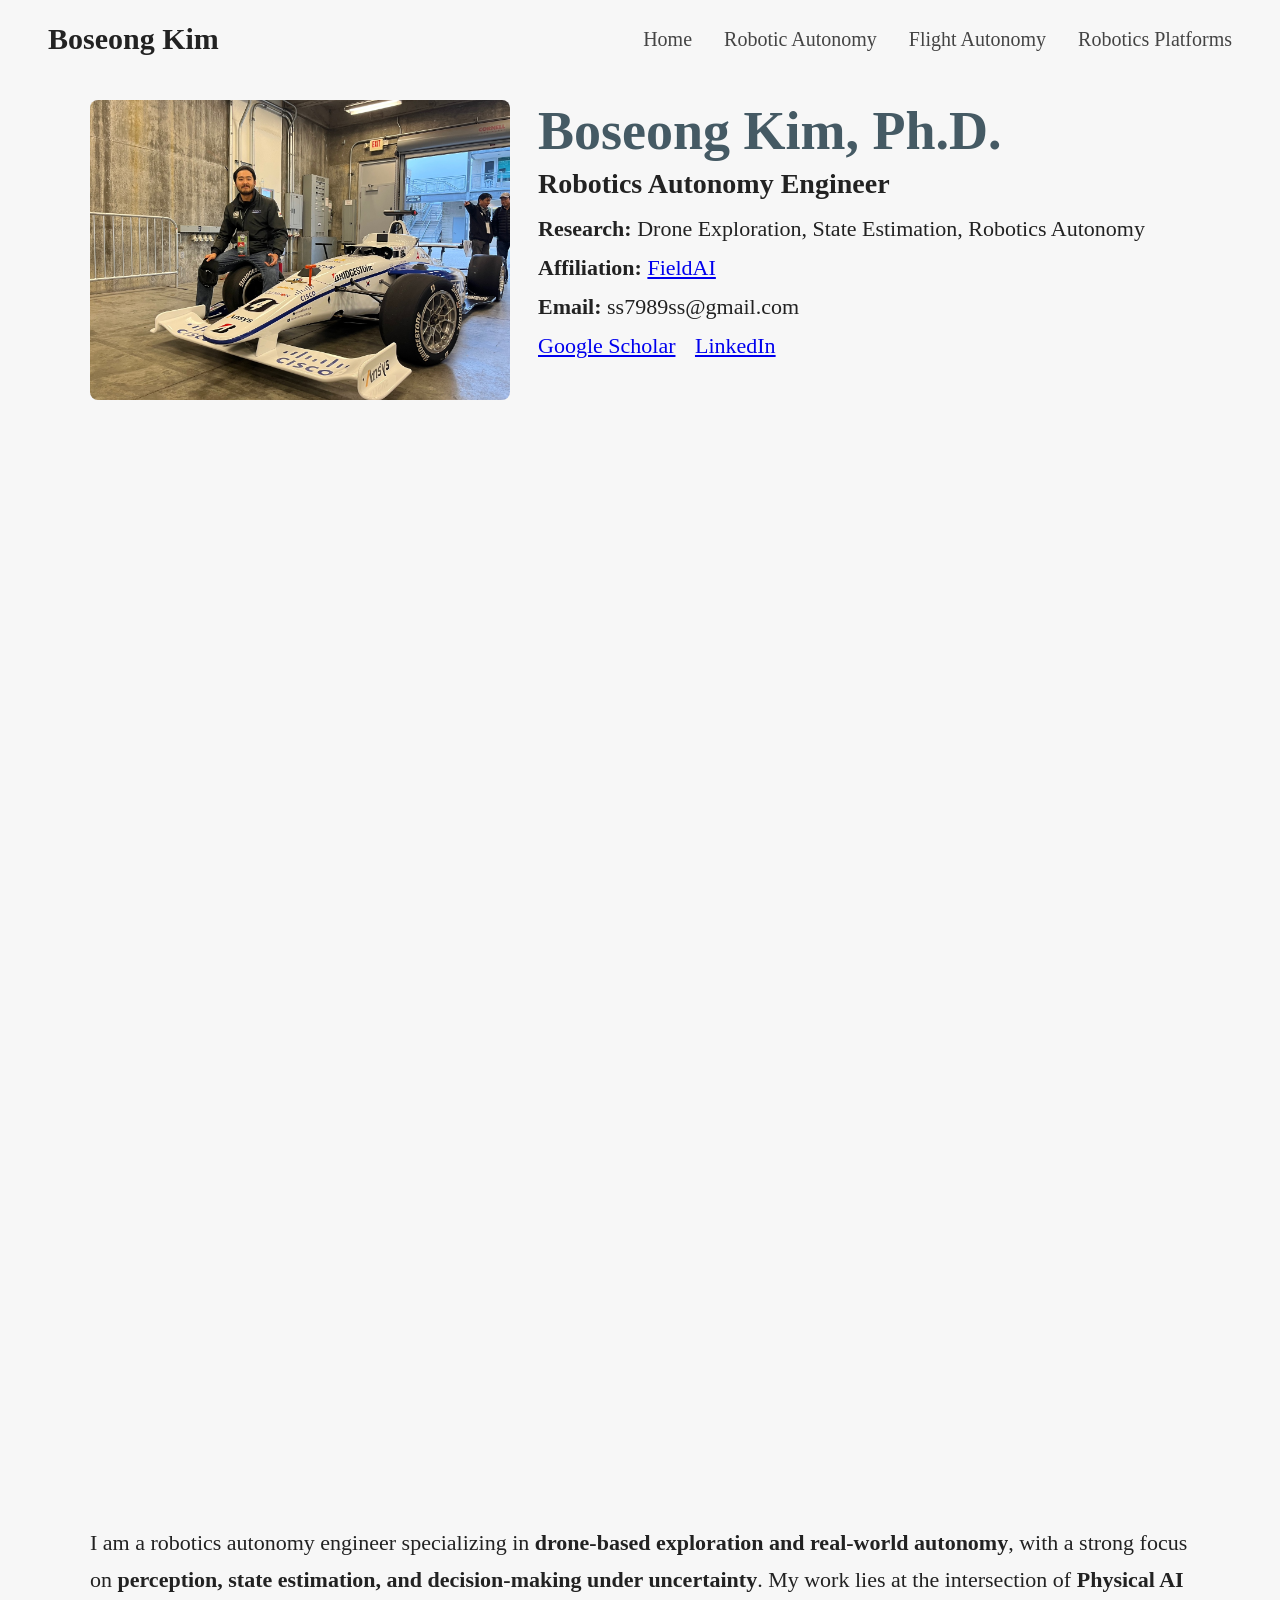
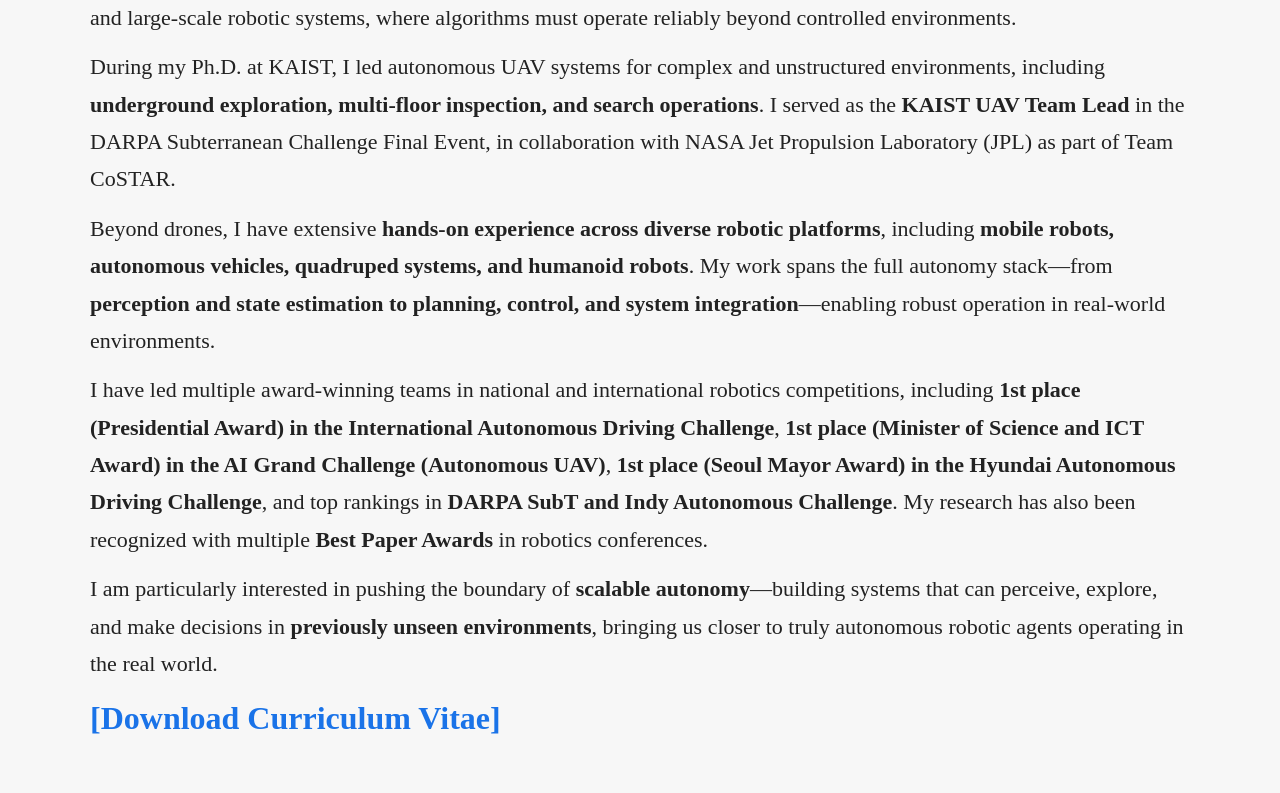
==== commit fe987e7c: "Update index.html" ====
--- a/index.html
+++ b/index.html
@@ -39,14 +39,9 @@
     </section>
 <section class="hero-video">
   <video autoplay muted loop playsinline>
-    <source src="hero_1.mp4" type="video/mp4">
+    <source src="hero_3.mp4" type="video/mp4">
   </video>
-</section>
-<section class="hero-video">
-  <video autoplay muted loop playsinline>
-    <source src="hero_2.mp4" type="video/mp4">
-  </video>
-</section>    
+</section>  
 <section class="hero-video">
   <video autoplay muted loop playsinline>
     <source src="highlight.mp4" type="video/mp4">
